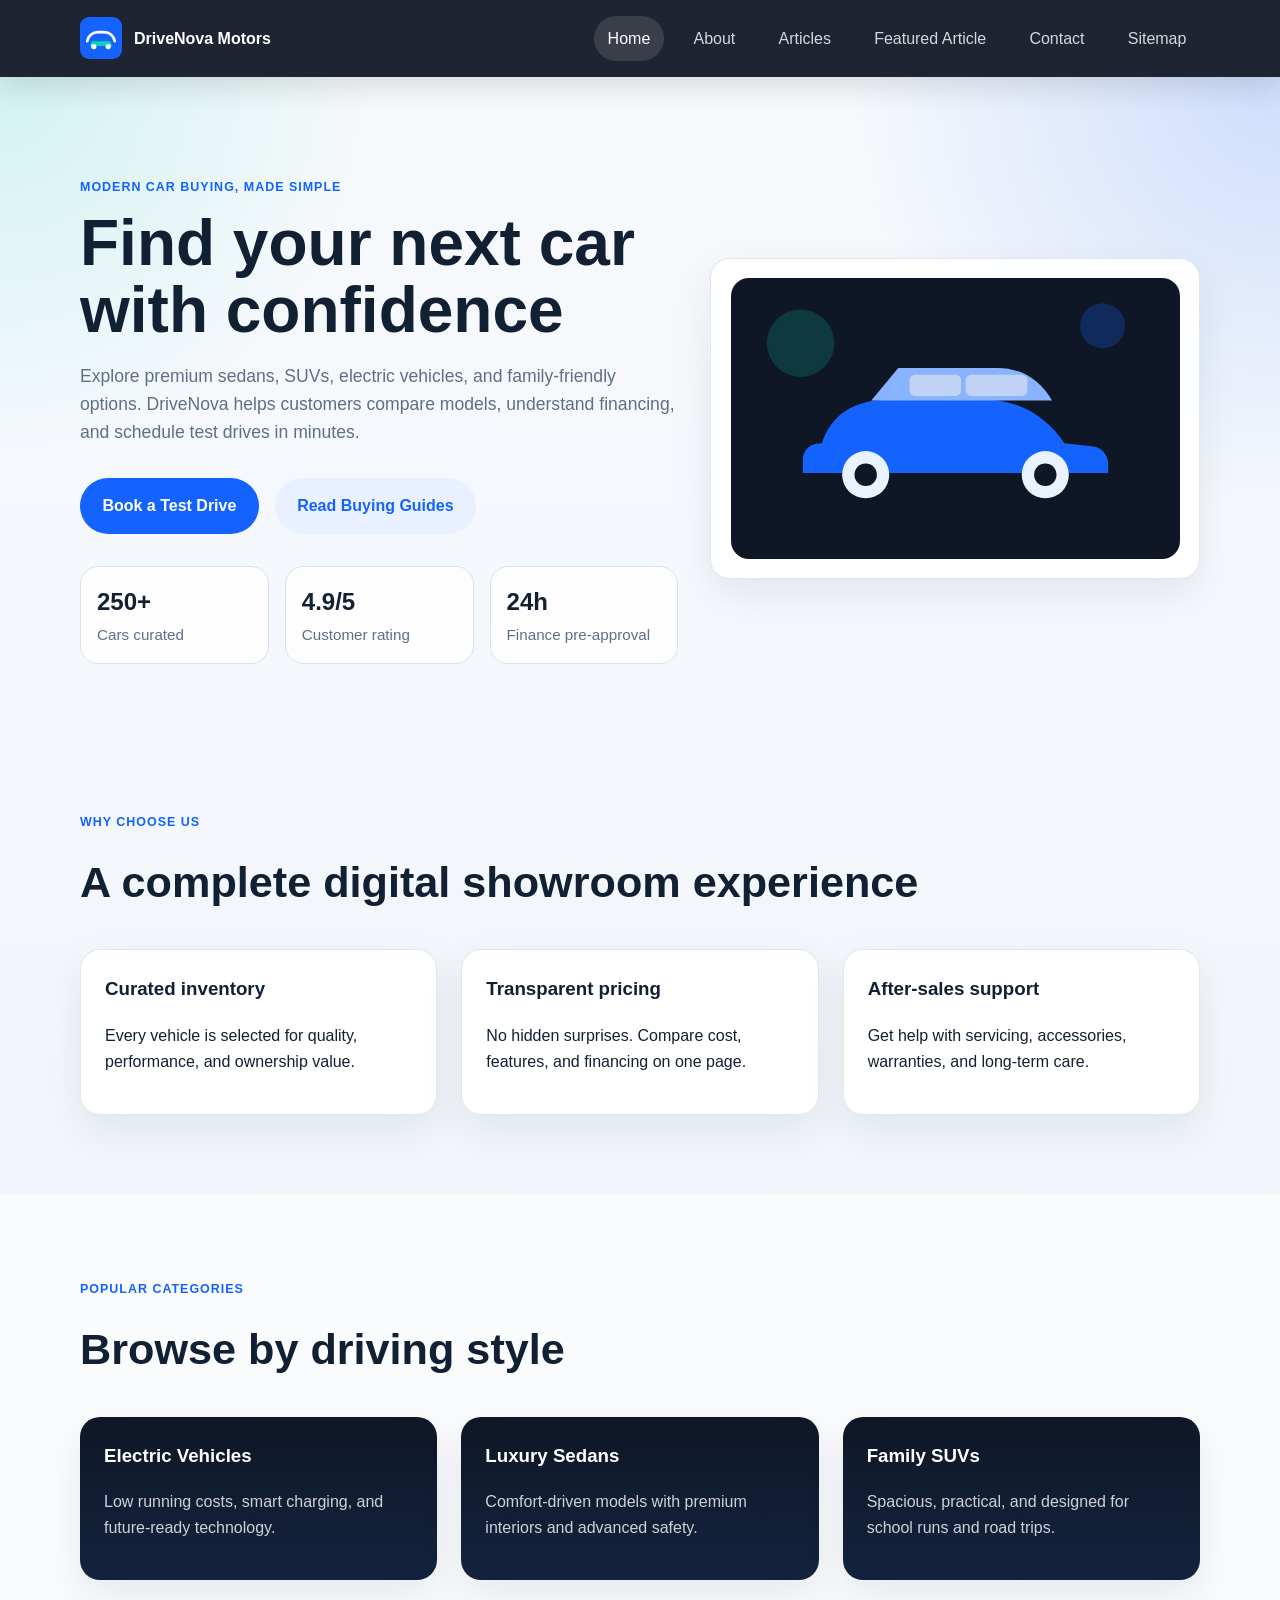
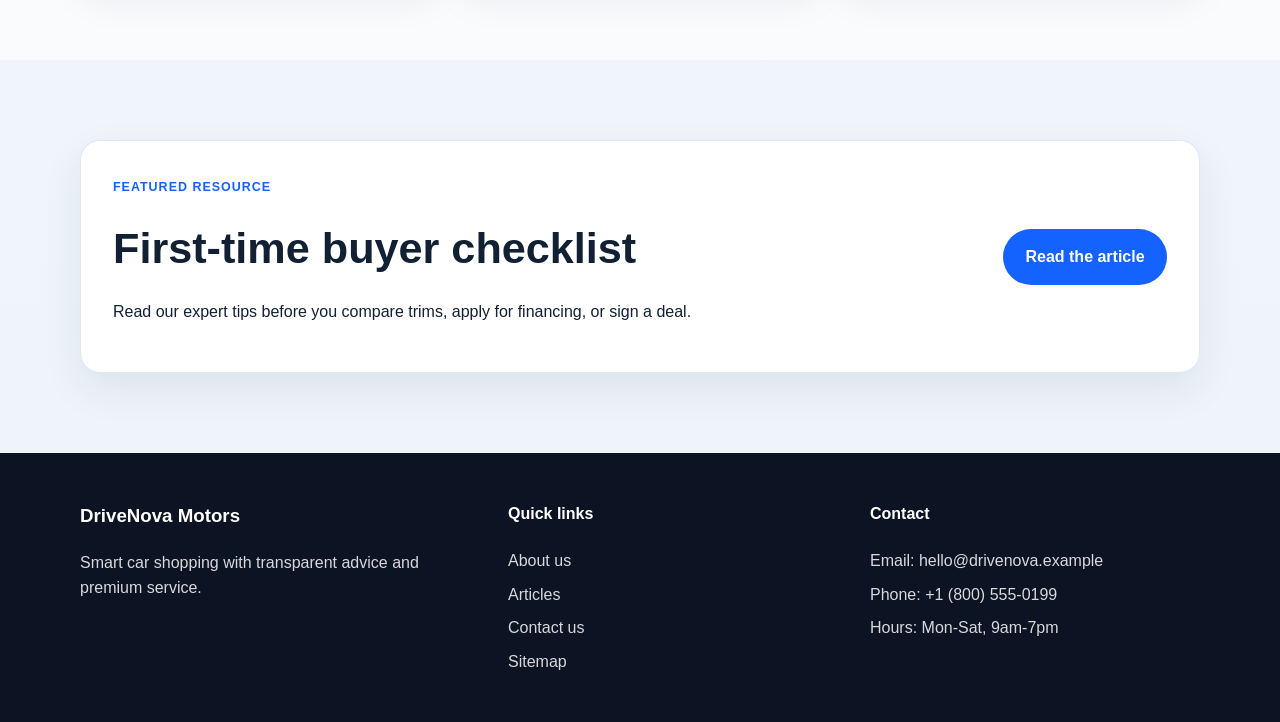
==== index.html @ ade4fd7f "first commit" ====
<!DOCTYPE html>
<html lang="en">
<head>
  <meta charset="UTF-8" />
  <meta name="viewport" content="width=device-width, initial-scale=1.0" />
  <meta name="description" content="DriveNova Motors - premium new and used cars, expert guidance, and easy financing." />
  <title>DriveNova Motors | Home</title>
  <link rel="stylesheet" href="css/styles.css" />
  <script defer src="js/main.js"></script>
</head>
<body>
  <header class="site-header">
    <div class="container nav-wrap">
      <a class="logo" href="index.html">
        <img src="images/logo.svg" alt="DriveNova Motors logo" />
        <span>DriveNova Motors</span>
      </a>
      <button class="menu-toggle" aria-label="Toggle menu">☰</button>
      <nav class="site-nav">
        <a class="active" href="index.html">Home</a>
        <a href="about-us.html">About</a>
        <a href="articles.html">Articles</a>
        <a href="article.html">Featured Article</a>
        <a href="contact-us.html">Contact</a>
        <a href="sitemap.html">Sitemap</a>
      </nav>
    </div>
  </header>

  <main>
    <section class="hero">
      <div class="container hero-grid">
        <div>
          <span class="eyebrow">Modern car buying, made simple</span>
          <h1>Find your next car with confidence</h1>
          <p>
            Explore premium sedans, SUVs, electric vehicles, and family-friendly options.
            DriveNova helps customers compare models, understand financing, and schedule test drives in minutes.
          </p>
          <div class="hero-actions">
            <a class="btn btn-primary" href="contact-us.html">Book a Test Drive</a>
            <a class="btn btn-secondary" href="articles.html">Read Buying Guides</a>
          </div>
          <ul class="stats">
            <li><strong>250+</strong><span>Cars curated</span></li>
            <li><strong>4.9/5</strong><span>Customer rating</span></li>
            <li><strong>24h</strong><span>Finance pre-approval</span></li>
          </ul>
        </div>
        <div class="hero-card">
          <img src="images/hero-car.svg" alt="Illustration of a premium car" />
        </div>
      </div>
    </section>

    <section class="section">
      <div class="container">
        <div class="section-heading">
          <span class="eyebrow">Why choose us</span>
          <h2>A complete digital showroom experience</h2>
        </div>
        <div class="card-grid three">
          <article class="card">
            <h3>Curated inventory</h3>
            <p>Every vehicle is selected for quality, performance, and ownership value.</p>
          </article>
          <article class="card">
            <h3>Transparent pricing</h3>
            <p>No hidden surprises. Compare cost, features, and financing on one page.</p>
          </article>
          <article class="card">
            <h3>After-sales support</h3>
            <p>Get help with servicing, accessories, warranties, and long-term care.</p>
          </article>
        </div>
      </div>
    </section>

    <section class="section alt-bg">
      <div class="container">
        <div class="section-heading">
          <span class="eyebrow">Popular categories</span>
          <h2>Browse by driving style</h2>
        </div>
        <div class="card-grid three">
          <article class="feature-card">
            <h3>Electric Vehicles</h3>
            <p>Low running costs, smart charging, and future-ready technology.</p>
          </article>
          <article class="feature-card">
            <h3>Luxury Sedans</h3>
            <p>Comfort-driven models with premium interiors and advanced safety.</p>
          </article>
          <article class="feature-card">
            <h3>Family SUVs</h3>
            <p>Spacious, practical, and designed for school runs and road trips.</p>
          </article>
        </div>
      </div>
    </section>

    <section class="section">
      <div class="container promo-banner">
        <div>
          <span class="eyebrow">Featured resource</span>
          <h2>First-time buyer checklist</h2>
          <p>Read our expert tips before you compare trims, apply for financing, or sign a deal.</p>
        </div>
        <a class="btn btn-primary" href="article.html">Read the article</a>
      </div>
    </section>
  </main>

  <footer class="site-footer">
    <div class="container footer-grid">
      <div>
        <h3>DriveNova Motors</h3>
        <p>Smart car shopping with transparent advice and premium service.</p>
      </div>
      <div>
        <h4>Quick links</h4>
        <ul>
          <li><a href="about-us.html">About us</a></li>
          <li><a href="articles.html">Articles</a></li>
          <li><a href="contact-us.html">Contact us</a></li>
          <li><a href="sitemap.html">Sitemap</a></li>
        </ul>
      </div>
      <div>
        <h4>Contact</h4>
        <ul>
          <li>Email: hello@drivenova.example</li>
          <li>Phone: +1 (800) 555-0199</li>
          <li>Hours: Mon-Sat, 9am-7pm</li>
        </ul>
      </div>
    </div>
  </footer>
</body>
</html>
---- css/styles.css ----
:root {
  --bg: #0b1220;
  --bg-soft: #11192c;
  --surface: #ffffff;
  --surface-soft: #f4f7fb;
  --text: #122033;
  --muted: #5f6f86;
  --primary: #1463ff;
  --primary-dark: #0b4fd6;
  --accent: #0fd3b0;
  --border: #d9e2ef;
  --shadow: 0 16px 40px rgba(18, 32, 51, 0.08);
  --radius: 20px;
  --container: 1120px;
}

* { box-sizing: border-box; }
html { scroll-behavior: smooth; }
body {
  margin: 0;
  font-family: Inter, Arial, sans-serif;
  color: var(--text);
  background: linear-gradient(180deg, #f7f9fc 0%, #edf3fb 100%);
  line-height: 1.6;
}
img { max-width: 100%; display: block; }
a { color: inherit; text-decoration: none; }
.container { width: min(var(--container), calc(100% - 2rem)); margin: 0 auto; }
.section { padding: 5rem 0; }
.alt-bg { background: rgba(255,255,255,0.6); }
.mt-md { margin-top: 1.5rem; }
.mt-lg { margin-top: 3rem; }
.lead { color: var(--muted); font-size: 1.1rem; max-width: 720px; }
.eyebrow {
  display: inline-block;
  margin-bottom: 0.75rem;
  color: var(--primary);
  font-weight: 700;
  letter-spacing: 0.08em;
  text-transform: uppercase;
  font-size: 0.78rem;
}

.site-header {
  position: sticky;
  top: 0;
  z-index: 20;
  background: rgba(11, 18, 32, 0.92);
  backdrop-filter: blur(12px);
  box-shadow: 0 10px 30px rgba(0,0,0,0.12);
}
.nav-wrap {
  display: flex;
  align-items: center;
  justify-content: space-between;
  gap: 1rem;
  padding: 1rem 0;
}
.logo {
  display: inline-flex;
  align-items: center;
  gap: 0.75rem;
  color: #fff;
  font-weight: 700;
}
.logo img { width: 42px; height: 42px; }
.site-nav {
  display: flex;
  align-items: center;
  gap: 1rem;
}
.site-nav a {
  color: rgba(255,255,255,0.82);
  padding: 0.6rem 0.85rem;
  border-radius: 999px;
  transition: 0.2s ease;
}
.site-nav a:hover,
.site-nav a.active { background: rgba(255,255,255,0.12); color: #fff; }
.menu-toggle {
  display: none;
  background: transparent;
  border: 1px solid rgba(255,255,255,0.24);
  color: #fff;
  border-radius: 12px;
  padding: 0.5rem 0.75rem;
  font-size: 1.2rem;
}

.hero {
  padding: 6rem 0 4rem;
  background: radial-gradient(circle at top right, rgba(20,99,255,0.18), transparent 30%),
              radial-gradient(circle at top left, rgba(15,211,176,0.16), transparent 26%);
}
.hero-grid,
.split-layout {
  display: grid;
  grid-template-columns: 1.1fr 0.9fr;
  gap: 2rem;
  align-items: center;
}
.hero h1,
.section h1 { font-size: clamp(2.4rem, 5vw, 4.3rem); line-height: 1.05; margin: 0 0 1rem; }
.section h2 { font-size: clamp(1.8rem, 4vw, 2.7rem); margin: 0.2rem 0 1rem; }
.hero p { font-size: 1.1rem; color: var(--muted); max-width: 650px; }
.hero-actions { display: flex; flex-wrap: wrap; gap: 1rem; margin: 2rem 0; }
.btn {
  display: inline-flex;
  align-items: center;
  justify-content: center;
  border-radius: 999px;
  padding: 0.95rem 1.4rem;
  font-weight: 700;
  transition: transform 0.2s ease, background 0.2s ease;
}
.btn:hover { transform: translateY(-2px); }
.btn-primary { background: var(--primary); color: #fff; }
.btn-primary:hover { background: var(--primary-dark); }
.btn-secondary { background: #e9f0ff; color: var(--primary); }
.hero-card,
.illustration-card,
.card,
.promo-banner,
.contact-box {
  background: rgba(255,255,255,0.95);
  border: 1px solid rgba(217,226,239,0.8);
  border-radius: var(--radius);
  box-shadow: var(--shadow);
}
.hero-card,
.illustration-card { padding: 1.2rem; }
.stats {
  display: grid;
  grid-template-columns: repeat(3, minmax(100px, 1fr));
  gap: 1rem;
  list-style: none;
  padding: 0;
  margin: 2rem 0 0;
}
.stats li {
  background: rgba(255,255,255,0.8);
  border: 1px solid var(--border);
  border-radius: 18px;
  padding: 1rem;
}
.stats strong { display: block; font-size: 1.5rem; }
.stats span { color: var(--muted); font-size: 0.95rem; }
.section-heading { margin-bottom: 2rem; }
.card-grid {
  display: grid;
  gap: 1.5rem;
}
.card-grid.three { grid-template-columns: repeat(3, minmax(0, 1fr)); }
.card-grid.two { grid-template-columns: repeat(2, minmax(0, 1fr)); }
.card,
.feature-card { padding: 1.5rem; }
.card h3,
.feature-card h3 { margin-top: 0; }
.feature-card {
  border-radius: var(--radius);
  background: linear-gradient(180deg, #0f1727 0%, #13233e 100%);
  color: #fff;
  box-shadow: var(--shadow);
}
.feature-card p { color: rgba(255,255,255,0.8); }
.promo-banner {
  padding: 2rem;
  display: flex;
  align-items: center;
  justify-content: space-between;
  gap: 1rem;
}
.article-layout { max-width: 900px; }
.article-list { padding-left: 1.25rem; }
.article-list li { margin-bottom: 0.85rem; }
.tag {
  display: inline-block;
  padding: 0.3rem 0.6rem;
  font-size: 0.75rem;
  border-radius: 999px;
  background: #eaf2ff;
  color: var(--primary);
  font-weight: 700;
  margin-bottom: 0.8rem;
}
.contact-form {
  display: grid;
  gap: 1rem;
  background: rgba(255,255,255,0.95);
  border: 1px solid var(--border);
  border-radius: var(--radius);
  box-shadow: var(--shadow);
  padding: 1.5rem;
}
.contact-form label {
  display: grid;
  gap: 0.45rem;
  font-weight: 600;
}
.contact-form input,
.contact-form textarea,
.contact-form select {
  width: 100%;
  border: 1px solid var(--border);
  border-radius: 14px;
  padding: 0.9rem 1rem;
  font: inherit;
}
.form-message { margin: 0; font-weight: 600; color: #0b8f67; }
.contact-box { margin-top: 1rem; padding: 1.3rem; }
.clean-list { list-style: none; padding: 0; margin: 0; }
.clean-list li + li { margin-top: 0.6rem; }
.site-footer {
  background: #0c1322;
  color: rgba(255,255,255,0.84);
  padding: 3rem 0;
}
.footer-grid {
  display: grid;
  grid-template-columns: 1.2fr 1fr 1fr;
  gap: 2rem;
}
.site-footer h3,
.site-footer h4 { color: #fff; margin-top: 0; }
.site-footer ul { list-style: none; padding: 0; margin: 0; }
.site-footer li + li { margin-top: 0.5rem; }
.site-footer a { color: rgba(255,255,255,0.84); }

@media (max-width: 900px) {
  .hero-grid,
  .split-layout,
  .card-grid.three,
  .card-grid.two,
  .footer-grid,
  .stats { grid-template-columns: 1fr; }
  .promo-banner { flex-direction: column; align-items: flex-start; }
  .menu-toggle { display: inline-flex; }
  .site-nav {
    position: absolute;
    top: 72px;
    left: 1rem;
    right: 1rem;
    display: none;
    flex-direction: column;
    align-items: stretch;
    background: rgba(11,18,32,0.98);
    border-radius: 18px;
    padding: 0.75rem;
  }
  .site-nav.open { display: flex; }
}
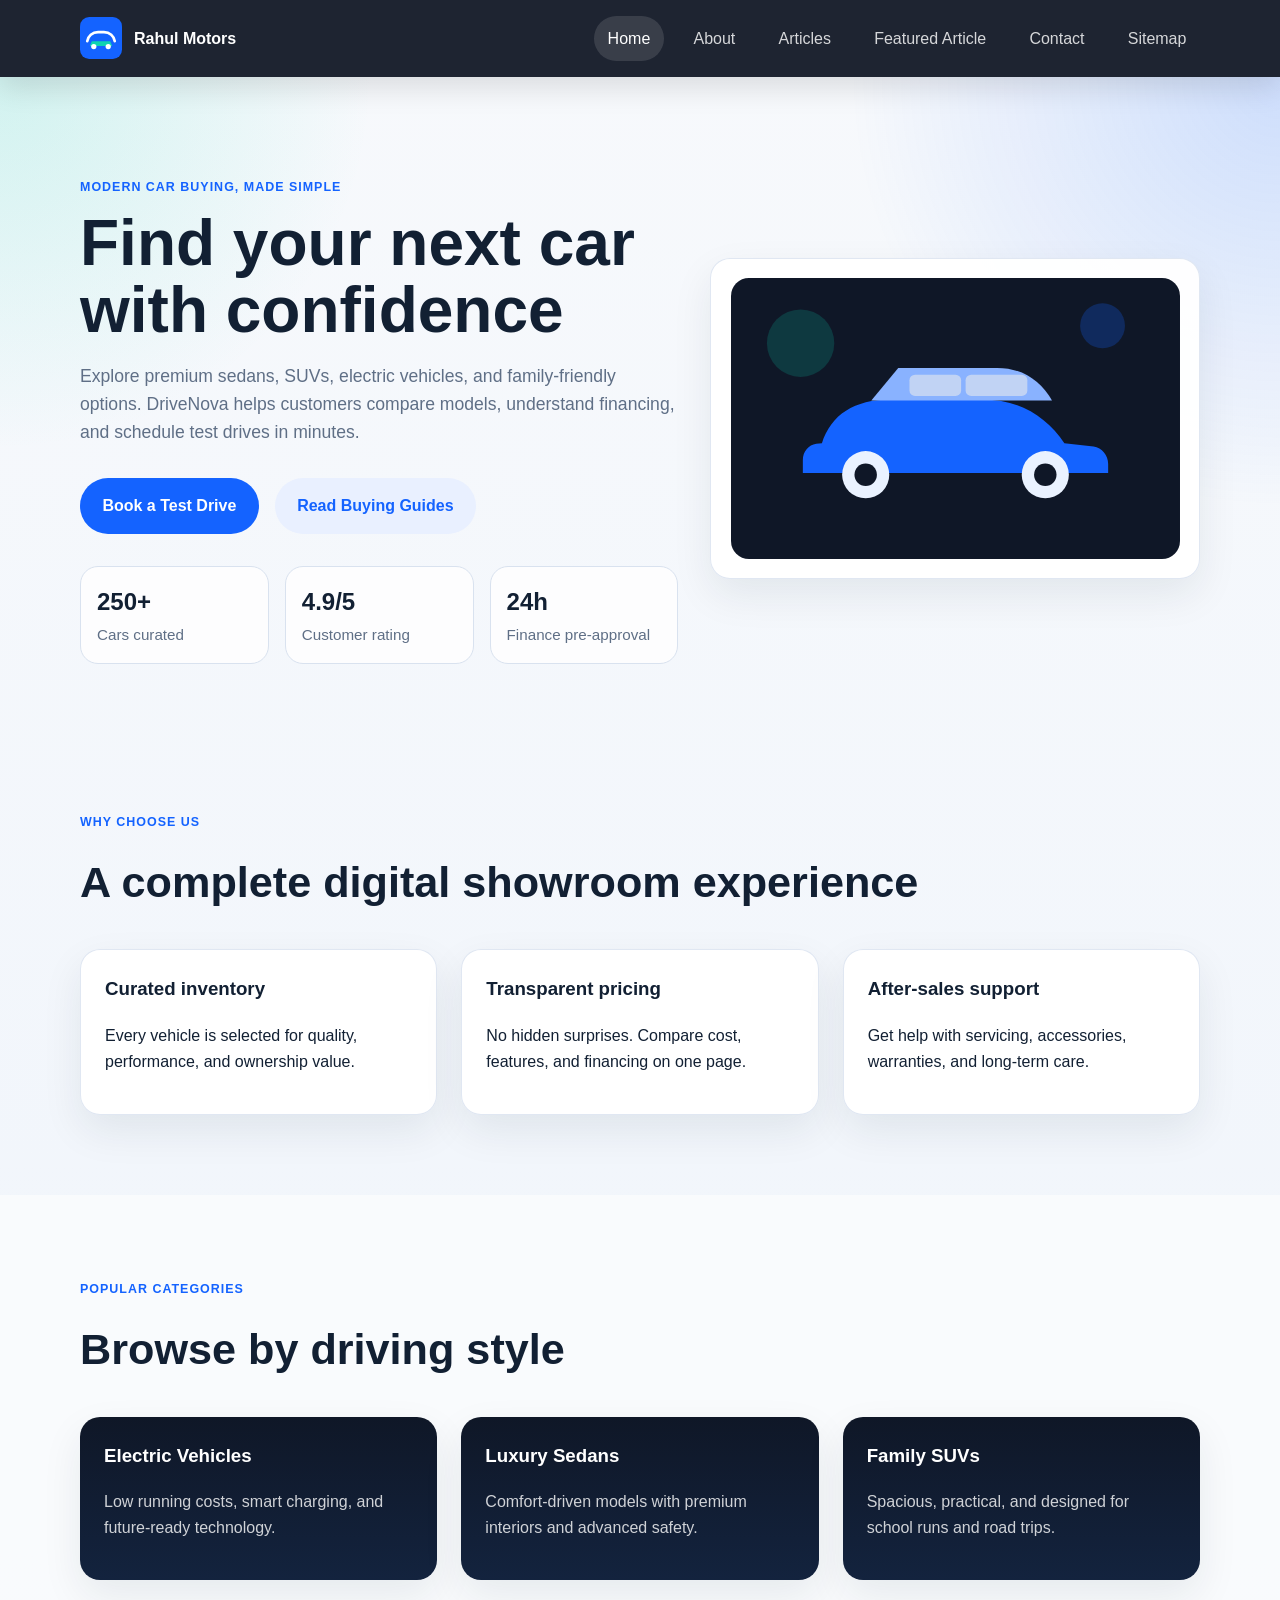
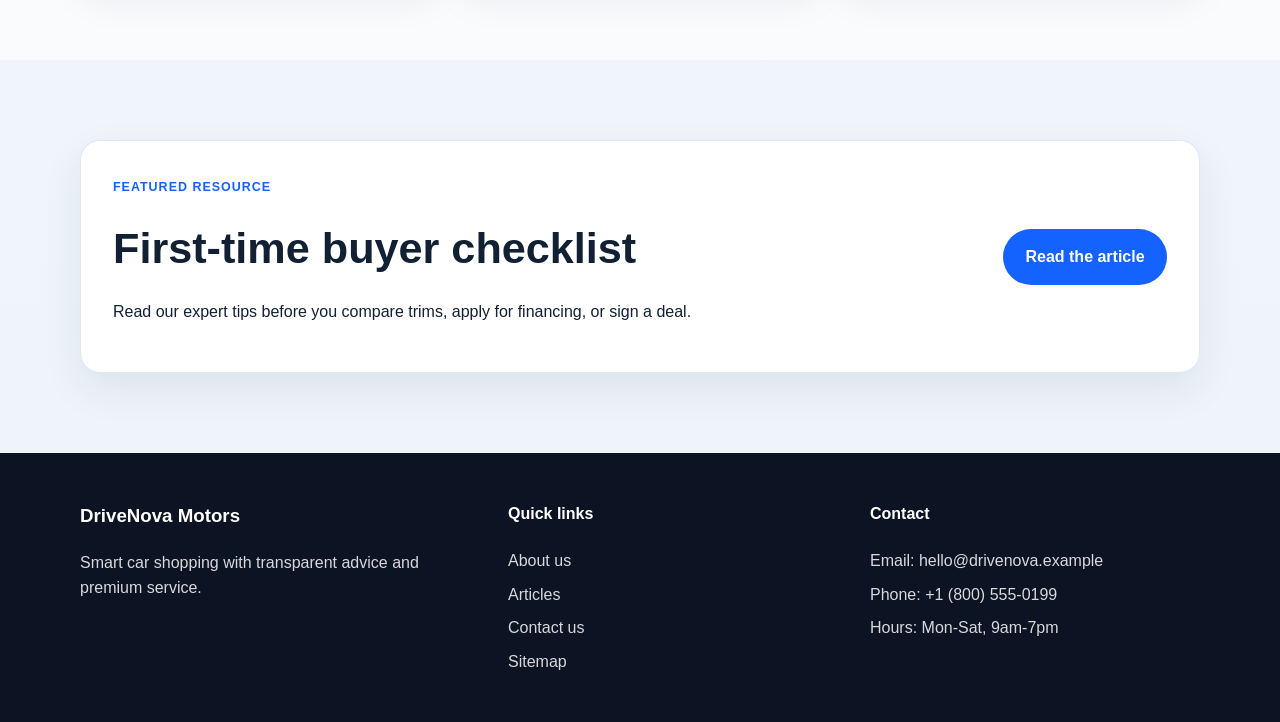
==== commit 451607ad: "Change logo text from 'DriveNova Motors' to 'Rahul Motors'" ====
--- a/index.html
+++ b/index.html
@@ -4,7 +4,7 @@
   <meta charset="UTF-8" />
   <meta name="viewport" content="width=device-width, initial-scale=1.0" />
   <meta name="description" content="DriveNova Motors - premium new and used cars, expert guidance, and easy financing." />
-  <title>DriveNova Motors | Home</title>
+  <title>RAHUL MOTORS | Home</title>
   <link rel="stylesheet" href="css/styles.css" />
   <script defer src="js/main.js"></script>
 </head>
@@ -13,7 +13,7 @@
     <div class="container nav-wrap">
       <a class="logo" href="index.html">
         <img src="images/logo.svg" alt="DriveNova Motors logo" />
-        <span>DriveNova Motors</span>
+        <span>Rahul Motors</span>
       </a>
       <button class="menu-toggle" aria-label="Toggle menu">☰</button>
       <nav class="site-nav">
